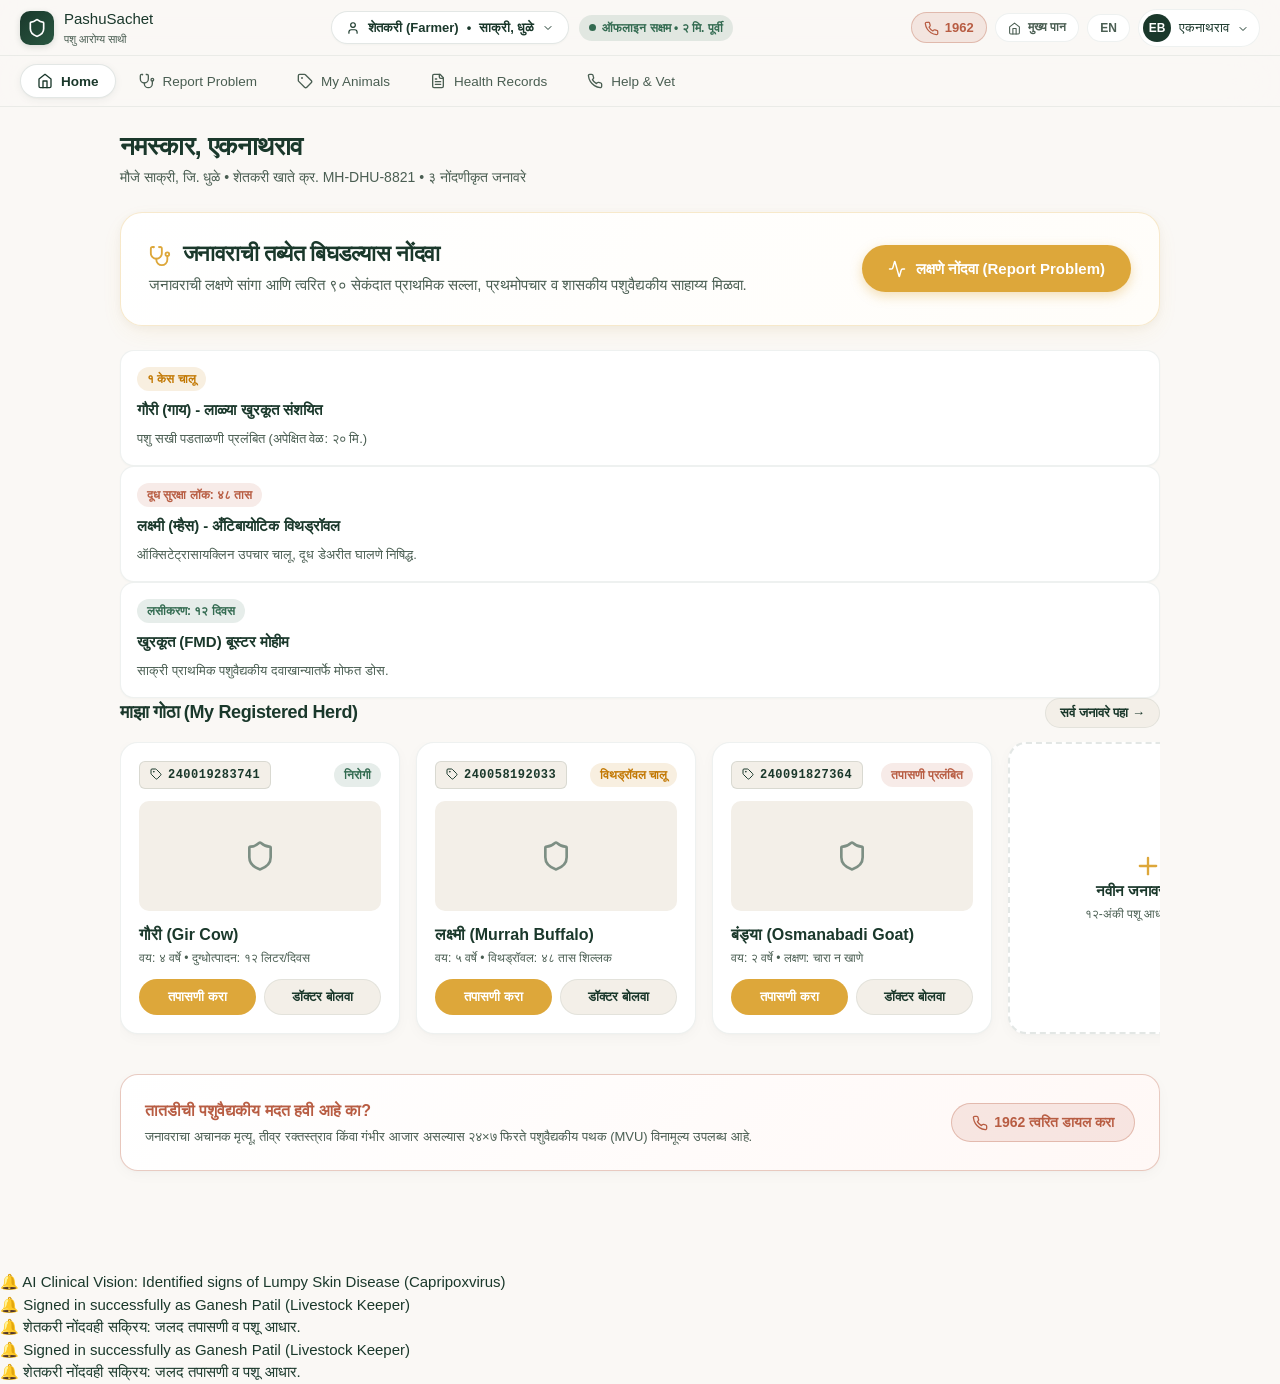
==== app.html @ 1ecd1af5 "feat(ui): implement public landing page, login role selector, and isolated app shell" ====
<!DOCTYPE html>
<html lang="mr">
<head>
  <meta charset="UTF-8">
  <title>PashuSachet App Shell</title>
  <script>
    const urlParams = new URLSearchParams(window.location.search);
    const role = urlParams.get('role') || localStorage.getItem('pashu_persona') || 'farmer';
    window.location.replace('index.html?role=' + role + '#app');
  </script>
</head>
<body>
  <p>लोड करत आहे... (Loading PashuSachet App Shell...)</p>
</body>
</html>
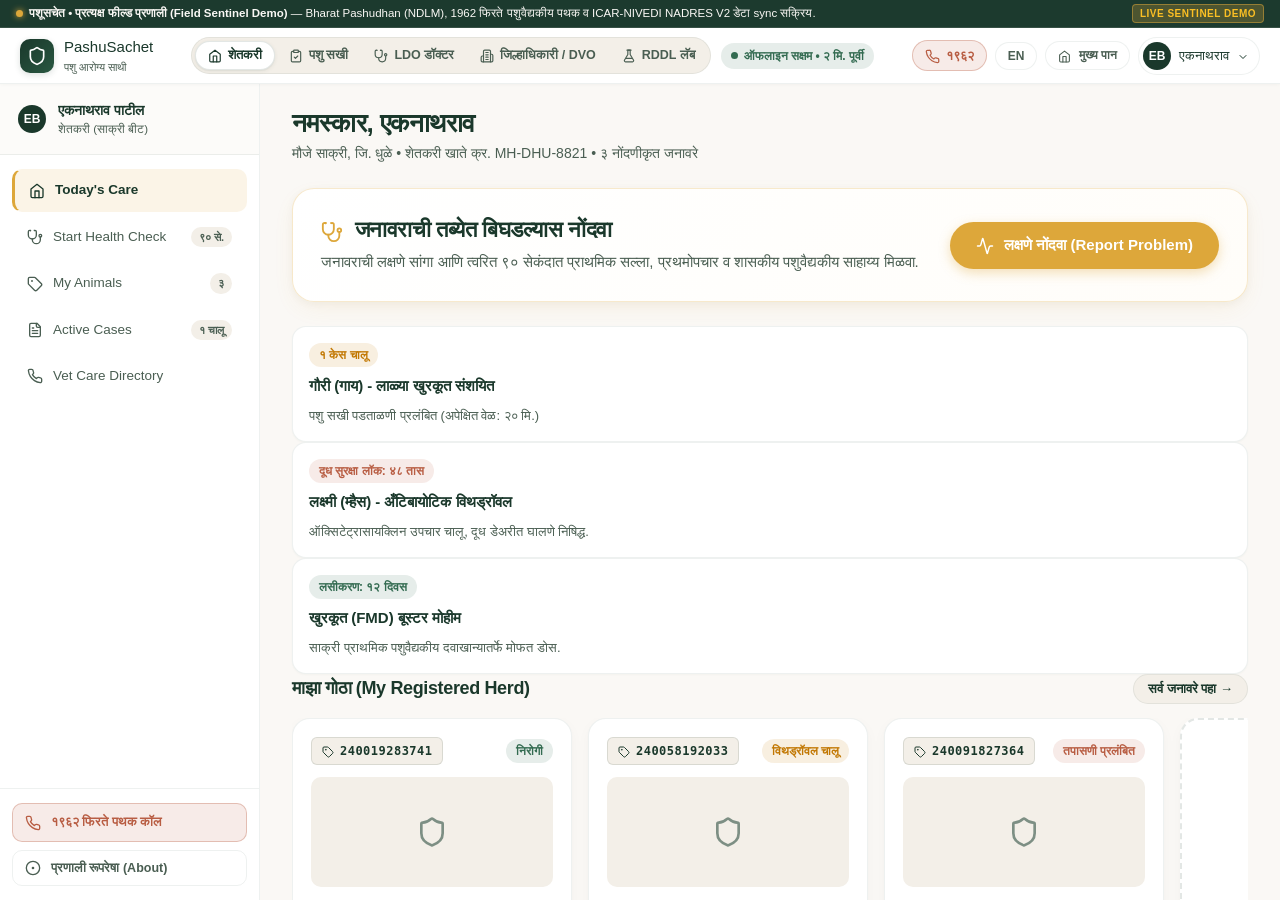
==== commit f8edc8f8: "feat(ui): implement v2 full-screen app shell with desktop sidebar, mobile bottom tabs, and real oper" ====
--- a/app.html
+++ b/app.html
@@ -13,3 +13,4 @@
   <p>लोड करत आहे... (Loading PashuSachet App Shell...)</p>
 </body>
 </html>
+
